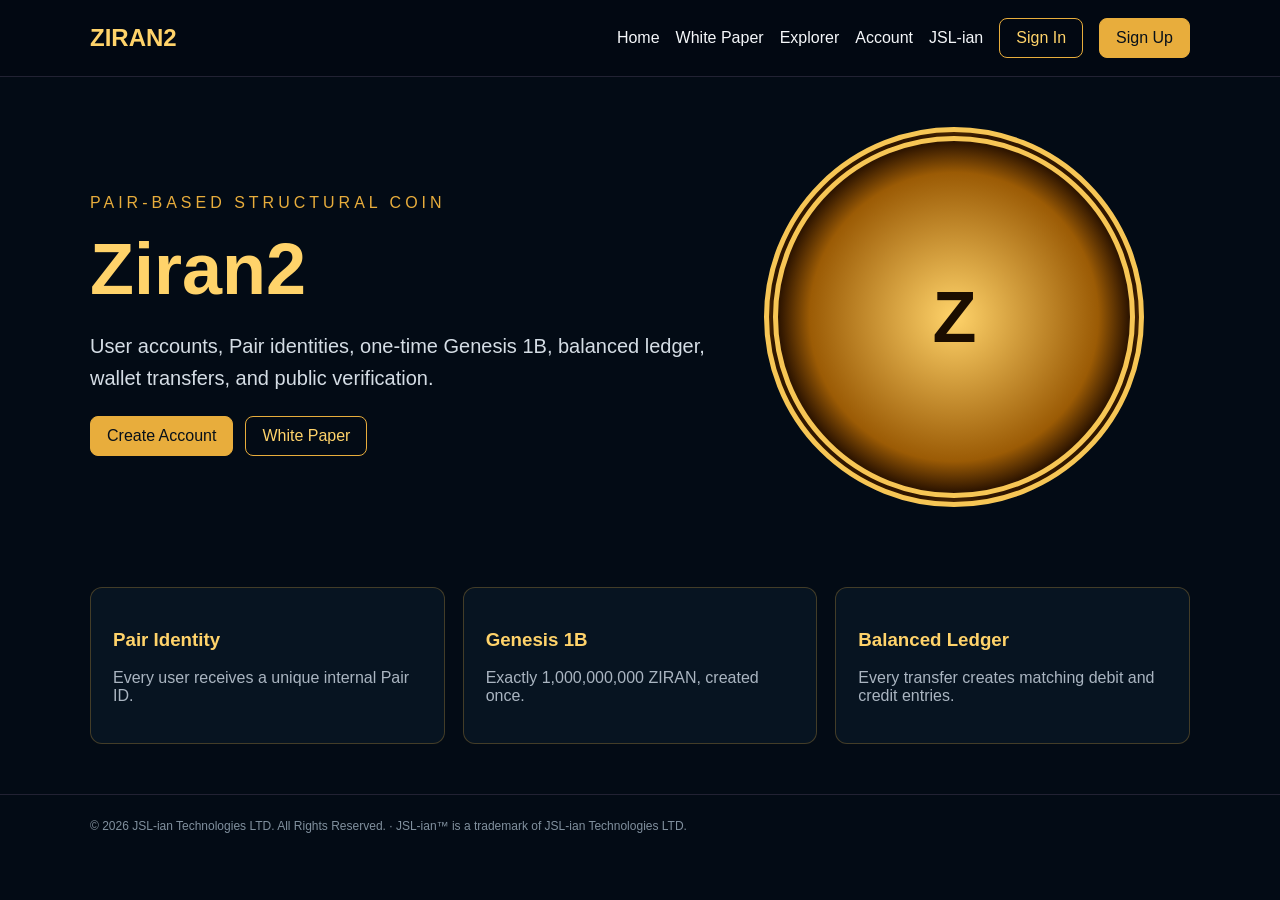
==== index.html @ 46868363 "Add files via upload" ====
<!doctype html><html><head><meta charset='utf-8'><meta name='viewport' content='width=device-width,initial-scale=1'><title>Ziran2</title><link rel='stylesheet' href='style.css'></head><body><header><div class='wrap nav'><a class='brand' href='index.html'>ZIRAN2</a><nav class='links'><a href='index.html'>Home</a><a href='whitepaper.html'>White Paper</a><a href='explorer.html'>Explorer</a><a href='dashboard.html'>Account</a><a href='https://www.jsl-ian.com'>JSL-ian</a><a class='btn' href='signin.html'>Sign In</a><a class='btn gold' href='signup.html'>Sign Up</a></nav></div></header><main class='wrap'><section class='hero'><div><p style='color:#e8ad3c;letter-spacing:.25em'>PAIR-BASED STRUCTURAL COIN</p><h1>Ziran2</h1><p class='lead'>User accounts, Pair identities, one-time Genesis 1B, balanced ledger, wallet transfers, and public verification.</p><div class='actions'><a class='btn gold' href='signup.html'>Create Account</a><a class='btn' href='whitepaper.html'>White Paper</a></div></div><a class='coin' href='https://www.jsl-ian.com'>Z</a></section><section class='grid'><article class='card'><h3>Pair Identity</h3><p class='muted'>Every user receives a unique internal Pair ID.</p></article><article class='card'><h3>Genesis 1B</h3><p class='muted'>Exactly 1,000,000,000 ZIRAN, created once.</p></article><article class='card'><h3>Balanced Ledger</h3><p class='muted'>Every transfer creates matching debit and credit entries.</p></article></section></main><footer><div class='wrap'>© 2026 JSL-ian Technologies LTD. All Rights Reserved. · JSL-ian™ is a trademark of JSL-ian Technologies LTD.</div></footer><script src='app.js'></script></body></html>
---- style.css ----
*{box-sizing:border-box}body{margin:0;background:#030b15;color:#f5f7fa;font-family:Arial,sans-serif}a{color:inherit;text-decoration:none}.wrap{width:min(1100px,calc(100% - 28px));margin:auto}header{background:#020812;border-bottom:1px solid #223;padding:18px 0}.nav{display:flex;gap:18px;align-items:center}.brand{font-size:24px;font-weight:800;color:#ffd36a}.links{margin-left:auto;display:flex;gap:16px;align-items:center}.btn{border:1px solid #e8ad3c;border-radius:8px;padding:10px 16px;color:#ffd36a;background:transparent}.gold{background:#e8ad3c;color:#07101a}.hero{display:grid;grid-template-columns:1.2fr .8fr;gap:36px;align-items:center;min-height:480px}.hero h1{font-size:72px;color:#ffd36a;margin:8px 0}.lead{font-size:20px;line-height:1.6;color:#d5dde5}.coin{width:min(380px,100%);aspect-ratio:1;border-radius:50%;display:grid;place-items:center;background:radial-gradient(circle,#ffd36a,#9b5b05 58%,#301600 70%);border:14px double #f7c655;color:#1b0d00;font-size:72px;font-weight:900}.grid{display:grid;grid-template-columns:repeat(3,1fr);gap:18px;margin:30px 0}.card,.panel,.stat{background:#071421;border:1px solid #e8ad3c44;border-radius:12px;padding:22px}.panel{max-width:680px;margin:40px auto}.card h3{color:#ffd36a}.muted{color:#aab5c1}label{display:block;margin:14px 0 6px}input{width:100%;padding:12px;border-radius:8px;border:1px solid #445;background:#020a13;color:#fff}.actions{display:flex;gap:12px;flex-wrap:wrap;margin-top:22px}.notice{padding:12px;background:#0c2031;border-radius:8px}.error{background:#35171b}.ok{background:#103021}.stats{display:grid;grid-template-columns:repeat(4,1fr);gap:14px}.stat b{display:block;color:#ffd36a;font-size:24px;margin-top:8px}table{width:100%;border-collapse:collapse;background:#071421}th,td{padding:12px;border-bottom:1px solid #ffffff12;text-align:left}th{color:#ffd36a}footer{margin-top:50px;padding:24px 0;border-top:1px solid #223;color:#81909e;font-size:12px}@media(max-width:760px){.hero{grid-template-columns:1fr;text-align:center}.grid,.stats{grid-template-columns:1fr}.links{flex-wrap:wrap}.hero h1{font-size:52px}}
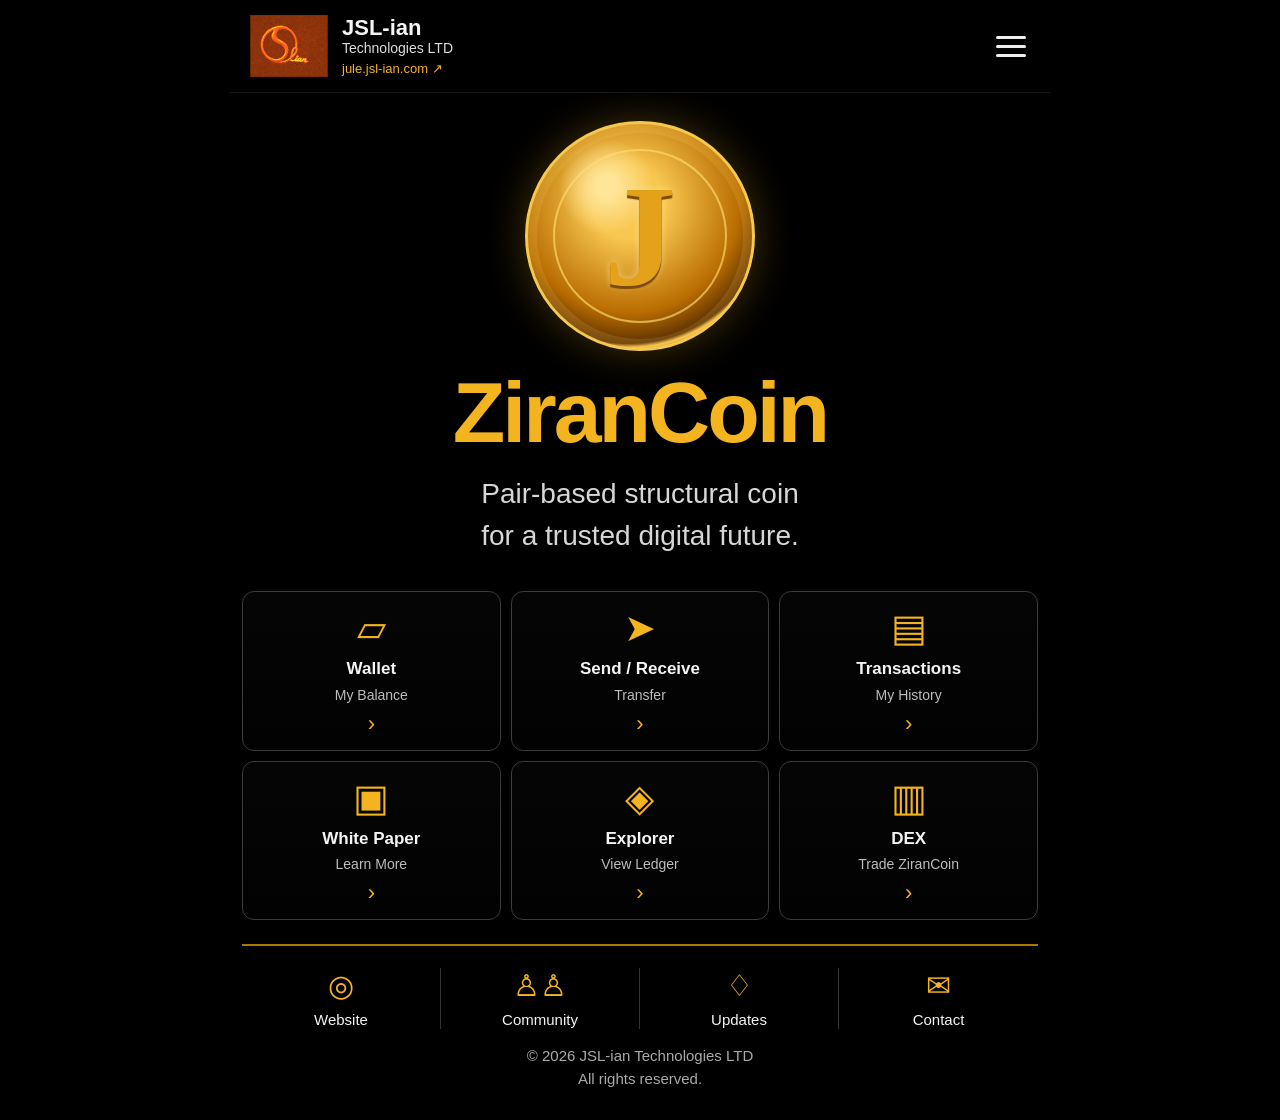
==== commit 47cc7b96: "Add files via upload" ====
--- a/index.html
+++ b/index.html
@@ -1 +1,134 @@
-<!doctype html><html><head><meta charset='utf-8'><meta name='viewport' content='width=device-width,initial-scale=1'><title>Ziran2</title><link rel='stylesheet' href='style.css'></head><body><header><div class='wrap nav'><a class='brand' href='index.html'>ZIRAN2</a><nav class='links'><a href='index.html'>Home</a><a href='whitepaper.html'>White Paper</a><a href='explorer.html'>Explorer</a><a href='dashboard.html'>Account</a><a href='https://www.jsl-ian.com'>JSL-ian</a><a class='btn' href='signin.html'>Sign In</a><a class='btn gold' href='signup.html'>Sign Up</a></nav></div></header><main class='wrap'><section class='hero'><div><p style='color:#e8ad3c;letter-spacing:.25em'>PAIR-BASED STRUCTURAL COIN</p><h1>Ziran2</h1><p class='lead'>User accounts, Pair identities, one-time Genesis 1B, balanced ledger, wallet transfers, and public verification.</p><div class='actions'><a class='btn gold' href='signup.html'>Create Account</a><a class='btn' href='whitepaper.html'>White Paper</a></div></div><a class='coin' href='https://www.jsl-ian.com'>Z</a></section><section class='grid'><article class='card'><h3>Pair Identity</h3><p class='muted'>Every user receives a unique internal Pair ID.</p></article><article class='card'><h3>Genesis 1B</h3><p class='muted'>Exactly 1,000,000,000 ZIRAN, created once.</p></article><article class='card'><h3>Balanced Ledger</h3><p class='muted'>Every transfer creates matching debit and credit entries.</p></article></section></main><footer><div class='wrap'>© 2026 JSL-ian Technologies LTD. All Rights Reserved. · JSL-ian™ is a trademark of JSL-ian Technologies LTD.</div></footer><script src='app.js'></script></body></html>+<!doctype html>
+<html lang="en">
+<head>
+<meta charset="utf-8">
+<meta name="viewport" content="width=device-width, initial-scale=1, viewport-fit=cover">
+<title>ZiranCoin</title>
+<meta name="description" content="ZiranCoin — pair-based structural coin by JSL-ian Technologies LTD.">
+<style>
+:root{--gold:#f4b41f;--text:#f4f4f4;--muted:#b9b9b9}
+*{box-sizing:border-box}
+html,body{margin:0;background:#000;color:var(--text);font-family:-apple-system,BlinkMacSystemFont,"Segoe UI",Arial,sans-serif}
+a{color:inherit;text-decoration:none}
+.page{width:min(100%,820px);margin:0 auto;min-height:100vh;background:#000}
+header{display:flex;align-items:center;justify-content:space-between;gap:14px;padding:14px 16px;border-bottom:1px solid #171717;position:sticky;top:0;background:rgba(0,0,0,.96);backdrop-filter:blur(10px);z-index:20}
+.brand{display:flex;align-items:center;gap:10px;min-width:0}
+.brand-logo{width:86px;height:64px;object-fit:contain;filter:sepia(1) saturate(10) hue-rotate(350deg) brightness(1.45);mix-blend-mode:screen}
+.brand-copy{display:flex;flex-direction:column;gap:2px;line-height:1.05}
+.brand-copy strong{font-size:22px}
+.brand-copy span{font-size:14px;color:#ddd}
+.brand-copy em{font-style:normal;font-size:13px;color:var(--gold);margin-top:4px}
+.menu-btn{width:46px;height:46px;border:0;background:transparent;display:grid;place-items:center}
+.menu-btn i,.menu-btn i:before,.menu-btn i:after{display:block;width:30px;height:3px;background:#eee;border-radius:2px;content:"";position:relative}
+.menu-btn i:before{position:absolute;top:-9px} .menu-btn i:after{position:absolute;top:9px}
+.menu{display:none;position:absolute;right:14px;top:78px;background:#090909;border:1px solid #2c2c2c;border-radius:12px;padding:8px;min-width:185px}
+.menu.open{display:grid}
+.menu a{padding:11px 12px;border-radius:8px}
+.hero{text-align:center;padding:28px 18px 16px}
+.coin{width:min(49vw,230px);aspect-ratio:1;border-radius:50%;margin:0 auto 18px;display:grid;place-items:center;background:radial-gradient(circle at 35% 28%,#ffe598 0 5%,transparent 22%),radial-gradient(circle at 45% 35%,#f8c74f 0 19%,#b96d00 58%,#5f3200 74%,#f7c34a 76%,#7e4800 84%,#f7c34a 86%,#8e5000 100%);border:3px solid #f5c84f;box-shadow:0 0 42px rgba(244,180,31,.28),inset 0 0 0 9px rgba(255,221,116,.14);position:relative}
+.coin:before{content:"";position:absolute;inset:11%;border-radius:50%;border:2px solid rgba(255,221,116,.65)}
+.coin span{font-family:Georgia,"Times New Roman",serif;font-size:clamp(92px,22vw,145px);font-weight:700;color:#e4a11a;text-shadow:0 3px 1px #7c4900,0 0 7px rgba(255,236,175,.6)}
+h1{margin:0;color:var(--gold);font-size:clamp(48px,13vw,86px);letter-spacing:-3px;line-height:1}
+.tagline{font-size:clamp(20px,5vw,28px);line-height:1.5;color:#d7d7d7;margin:18px auto 0;max-width:560px}
+.grid{display:grid;grid-template-columns:repeat(3,1fr);gap:10px;padding:18px 12px 24px}
+.tile{min-height:152px;border:1px solid #3b3b3b;border-radius:12px;background:linear-gradient(180deg,#050505,#020202);padding:17px 7px 13px;display:flex;flex-direction:column;align-items:center;justify-content:center;text-align:center}
+.tile:active{border-color:var(--gold)}
+.ico{font-size:38px;color:var(--gold);line-height:1;margin-bottom:12px}
+.tile strong{font-size:17px;line-height:1.15}
+.tile span{font-size:14px;color:#bdbdbd;margin-top:8px}
+.tile b{font-size:22px;color:var(--gold);font-weight:400;margin-top:8px}
+.footer-nav{margin:0 12px;border-top:2px solid #a97900;display:grid;grid-template-columns:repeat(4,1fr);padding:22px 0 16px}
+.footer-nav a{text-align:center;border-right:1px solid #333;padding:0 5px}
+.footer-nav a:last-child{border-right:0}
+.ficon{font-size:30px;color:var(--gold);display:block;margin-bottom:8px}
+.footer-nav strong{font-size:15px;font-weight:500}
+footer{padding:0 20px 30px;text-align:center;color:#aaa;font-size:15px;line-height:1.5}
+.auth-modal{position:fixed;inset:0;background:rgba(0,0,0,.78);display:none;align-items:center;justify-content:center;padding:20px;z-index:100}
+.auth-modal.open{display:flex}
+.auth-box{width:min(92vw,410px);background:#080808;border:1px solid #3b3b3b;border-radius:16px;padding:22px}
+.auth-box h2{margin:0 0 8px;color:var(--gold);font-size:26px}
+.auth-box p{margin:0 0 18px;color:#bbb;line-height:1.45}
+.auth-actions{display:grid;grid-template-columns:1fr 1fr;gap:10px}
+.auth-actions a{padding:13px;border-radius:10px;text-align:center;font-weight:700}
+.auth-actions .in{background:var(--gold);color:#111}
+.auth-actions .up{border:1px solid var(--gold);color:var(--gold)}
+.close{width:100%;margin-top:10px;border:0;background:#151515;color:#ddd;padding:11px;border-radius:9px}
+</style>
+</head>
+<body>
+<div class="page">
+<header>
+  <a class="brand" href="https://jule.jsl-ian.com">
+    <img class="brand-logo" alt="JSL-ian logo" src="[data-uri]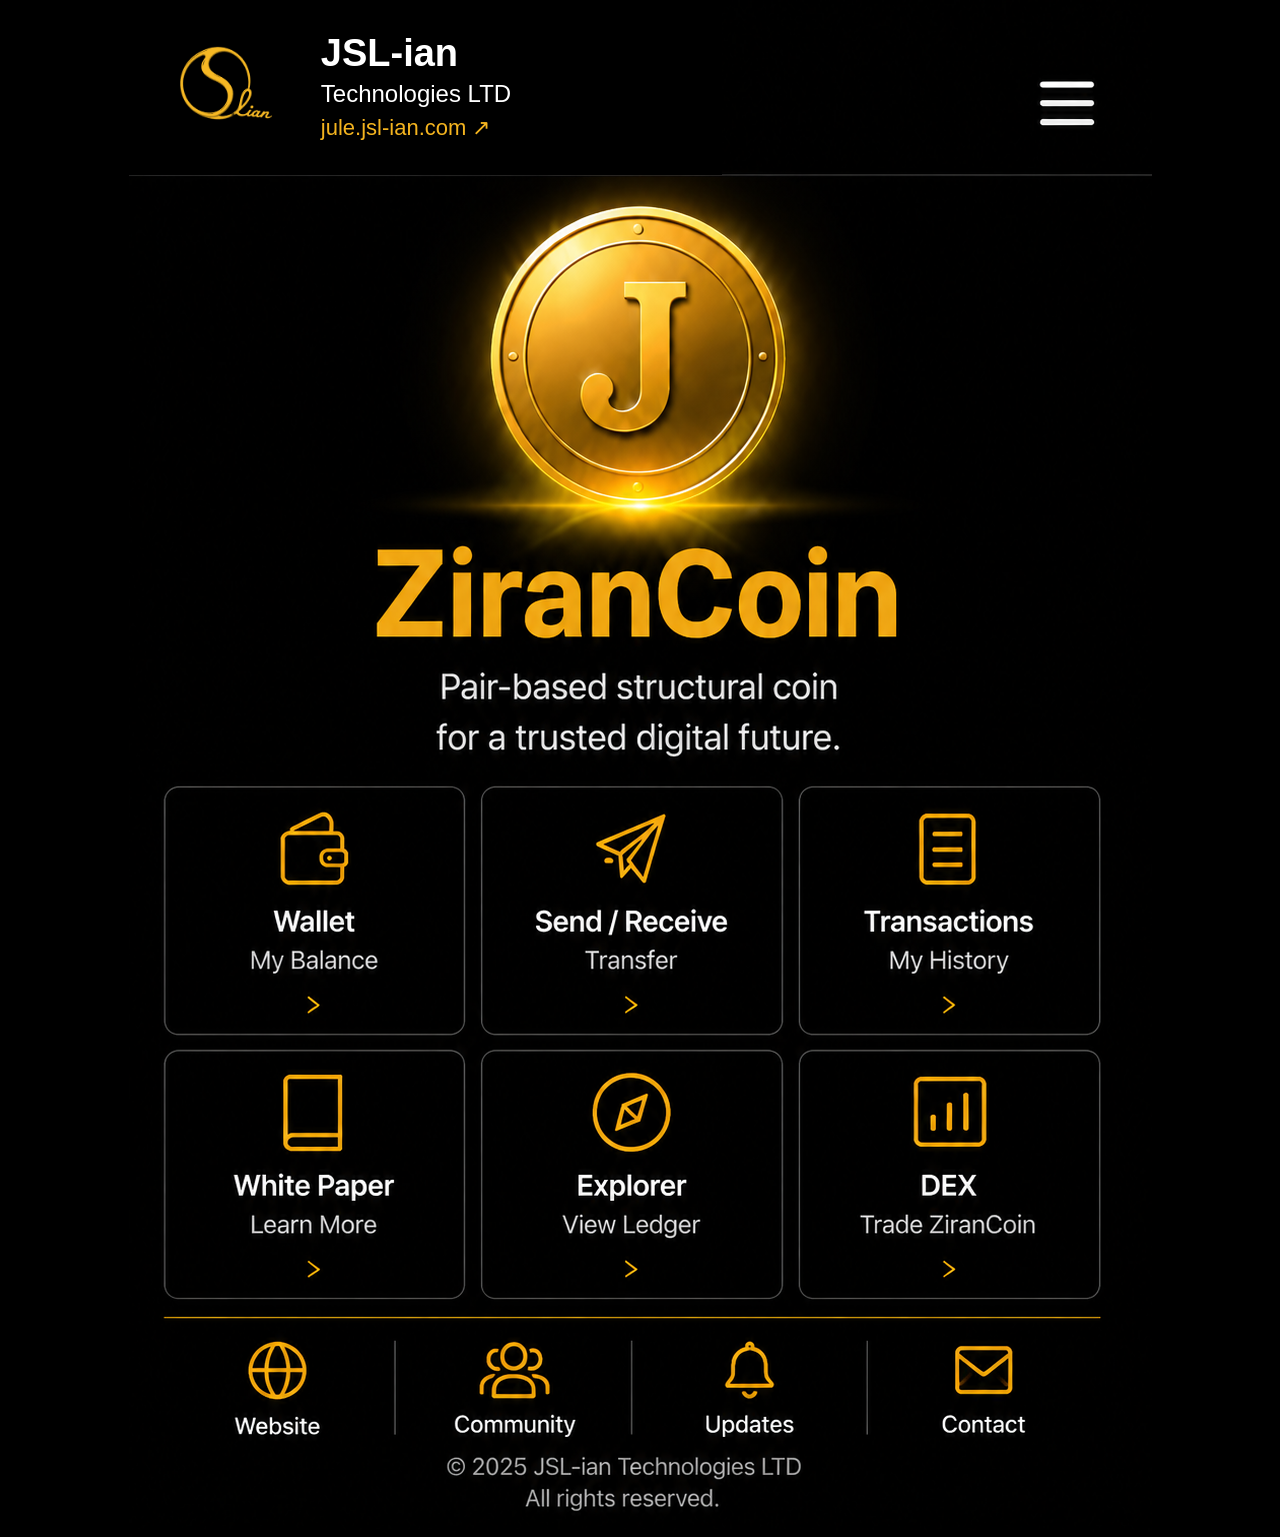
==== commit 8539a4ca: "Add files via upload" ====
--- a/index.html
+++ b/index.html
@@ -2,133 +2,105 @@
 <html lang="en">
 <head>
 <meta charset="utf-8">
-<meta name="viewport" content="width=device-width, initial-scale=1, viewport-fit=cover">
+<meta name="viewport" content="width=device-width,initial-scale=1,viewport-fit=cover">
 <title>ZiranCoin</title>
-<meta name="description" content="ZiranCoin — pair-based structural coin by JSL-ian Technologies LTD.">
 <style>
-:root{--gold:#f4b41f;--text:#f4f4f4;--muted:#b9b9b9}
 *{box-sizing:border-box}
-html,body{margin:0;background:#000;color:var(--text);font-family:-apple-system,BlinkMacSystemFont,"Segoe UI",Arial,sans-serif}
-a{color:inherit;text-decoration:none}
-.page{width:min(100%,820px);margin:0 auto;min-height:100vh;background:#000}
-header{display:flex;align-items:center;justify-content:space-between;gap:14px;padding:14px 16px;border-bottom:1px solid #171717;position:sticky;top:0;background:rgba(0,0,0,.96);backdrop-filter:blur(10px);z-index:20}
-.brand{display:flex;align-items:center;gap:10px;min-width:0}
-.brand-logo{width:86px;height:64px;object-fit:contain;filter:sepia(1) saturate(10) hue-rotate(350deg) brightness(1.45);mix-blend-mode:screen}
-.brand-copy{display:flex;flex-direction:column;gap:2px;line-height:1.05}
-.brand-copy strong{font-size:22px}
-.brand-copy span{font-size:14px;color:#ddd}
-.brand-copy em{font-style:normal;font-size:13px;color:var(--gold);margin-top:4px}
-.menu-btn{width:46px;height:46px;border:0;background:transparent;display:grid;place-items:center}
-.menu-btn i,.menu-btn i:before,.menu-btn i:after{display:block;width:30px;height:3px;background:#eee;border-radius:2px;content:"";position:relative}
-.menu-btn i:before{position:absolute;top:-9px} .menu-btn i:after{position:absolute;top:9px}
-.menu{display:none;position:absolute;right:14px;top:78px;background:#090909;border:1px solid #2c2c2c;border-radius:12px;padding:8px;min-width:185px}
+html,body{margin:0;background:#000;font-family:-apple-system,BlinkMacSystemFont,"Segoe UI",Arial,sans-serif}
+body{display:flex;justify-content:center;min-height:100vh}
+.page{position:relative;width:min(100vw,1023px);aspect-ratio:1023/1537;background:#000 url("[data-uri]